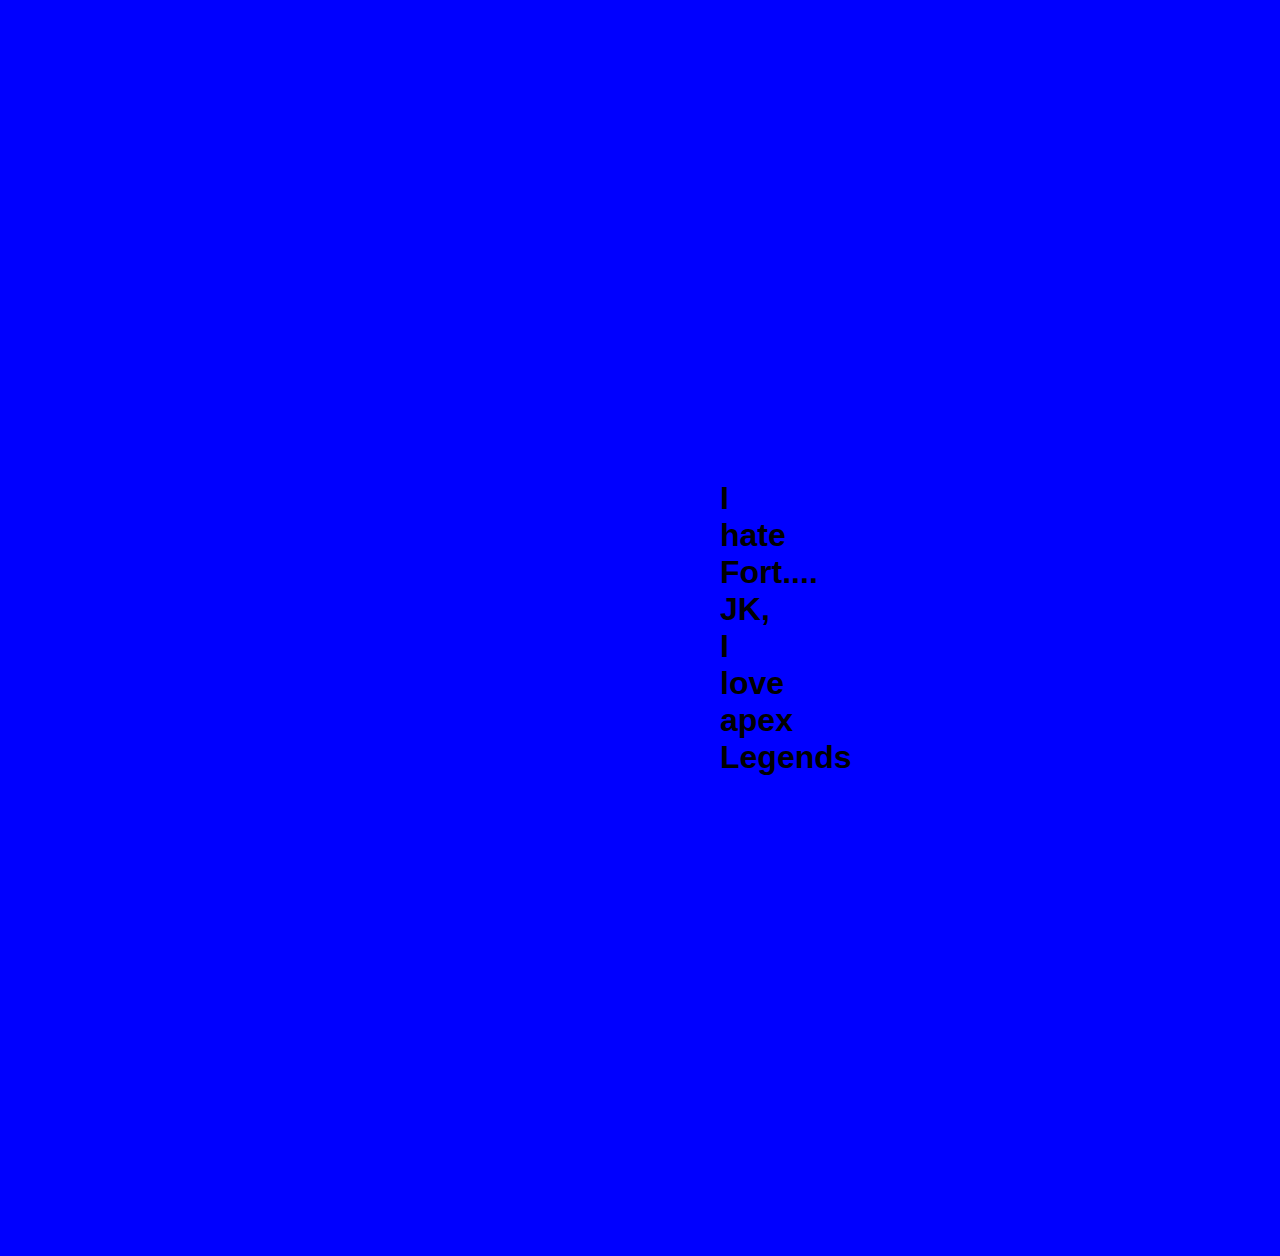
==== index.html @ e817d643 "added main css" ====
<!DOCTYPE html>
<html lang="en">
  <head>
    <meta charset="UTF-8" />
    <meta name="viewport" content="width=device-width, initial-scale=1.0" />
    <link rel="stylesheet" href="./assets/css/main.css" />
    <title>Document</title>
  </head>
  <body>
    <h1>I hate Fort.... JK, I love apex Legends</h1>
  </body>
</html>
---- assets/css/main.css ----
* {
  margin: 15rem;
  background-color: blue;
  font-family: "Segoe UI", Tahoma, Geneva, Verdana, sans-serif;
}
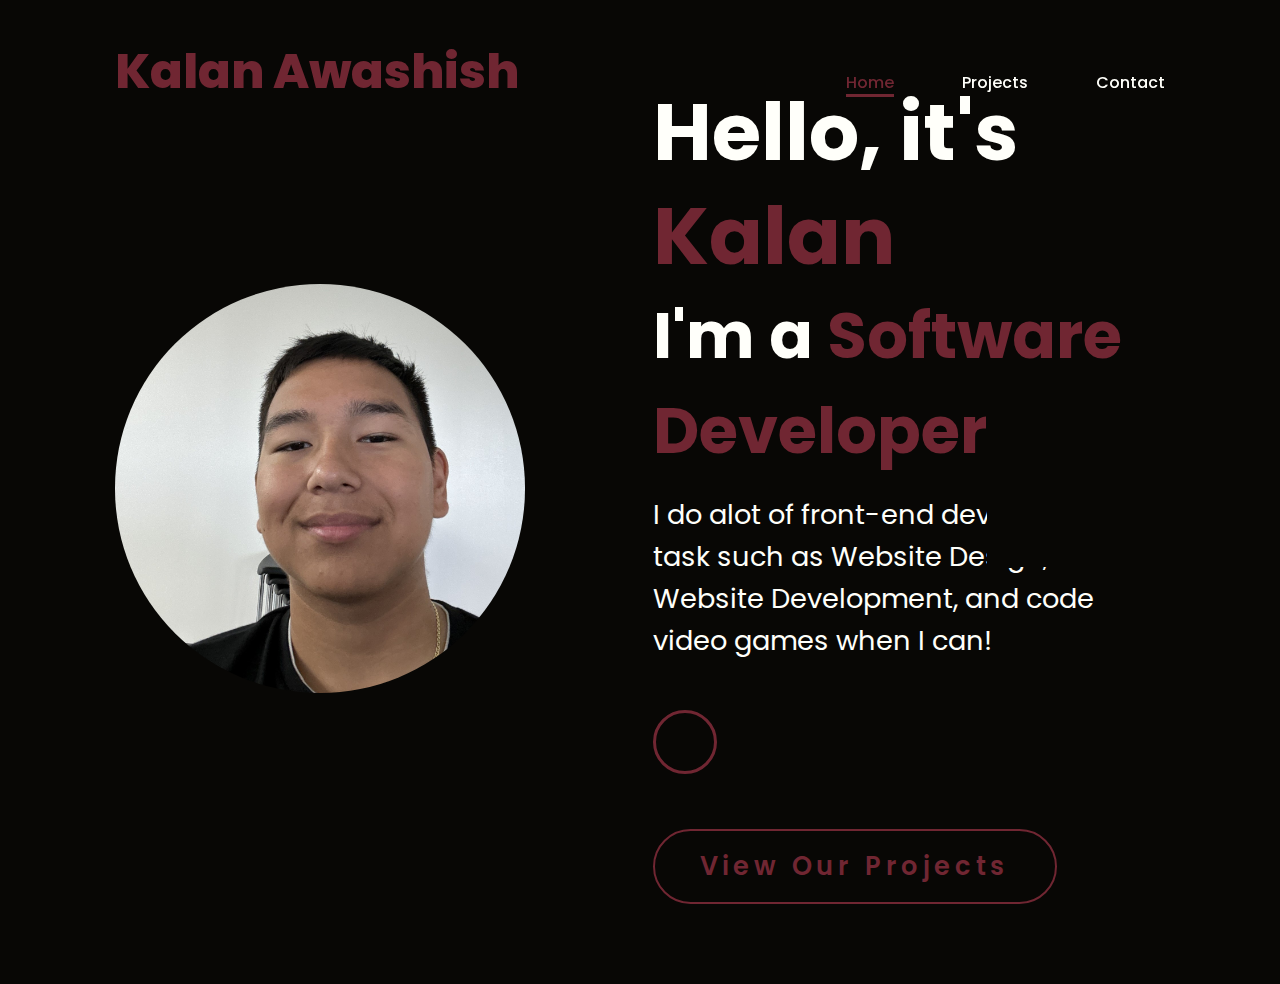
==== commit d6de8587: "A lot of changes have been made! - Started projects.html page - finished up the main/home page - cle" ====
--- a/index.html
+++ b/index.html
@@ -4,9 +4,52 @@
     <meta charset="UTF-8" />
     <meta name="viewport" content="width=device-width, initial-scale=1.0" />
     <link rel="stylesheet" href="./assets/css/main.css" />
-    <title>Document</title>
+    <title>Home Page</title>
   </head>
   <body>
-    <h1>I hate Fort.... JK, I love apex Legends</h1>
+    <!-- Header Content -->
+    <header>
+      <a href="./index.html" class="logo">Kalan Awashish</a>
+      <!-- Navigation Bar -->
+      <nav>
+        <a href="./index.html" class="active">Home</a>
+        <a href="./assets/pages/projects.html">Projects</a>
+        <a href="./assets/pages/contact-us.html">Contact</a>
+      </nav>
+    </header>
+
+    <!-- Main Content -->
+    <main>
+      <section class="home">
+        <div class="home-img">
+          <!-- Image -->
+          <figure>
+            <img
+              src="./assets/img/me.JPEG"
+              alt="A picture of a teenager named Kalan Awashish. 
+              The background is bland, with no detail to it, while a 
+              teenager sits in the center of attention. He has short 
+              hair with black eyes, smiling towards you, wearing a black 
+              shirt with a gold chain around his neck." />
+          </figure>
+        </div>
+        <!-- Intro-text -->
+        <div class="home-content">
+          <h1>Hello, it's <span>Kalan</span></h1>
+          <h3 class="typing-text">I'm a <span></span></h3>
+          <p>
+            I do alot of front-end development task such as Website Design,
+            Website Development, and code video games when I can!
+          </p>
+          <!-- Social Media Icons  -->
+          <div class="social-icons">
+            <a href=""></a>
+          </div>
+          <a href="./assets/pages/projects.html" class="btn"
+            >View Our Projects</a
+          >
+        </div>
+      </section>
+    </main>
   </body>
 </html>
--- a/assets/css/main.css
+++ b/assets/css/main.css
@@ -1,5 +1,257 @@
+@import url("https://fonts.googleapis.com/css2?family=Poppins:ital,wght@0,300;0,400;0,500;0,600;0,700;0,900;1,300;1,400;1,500;1,600;1,700&display=swap");
+
+/* - #080705
+- #40434e
+- #702632
+- #fffffa */
 * {
-  margin: 15rem;
-  background-color: blue;
-  font-family: "Segoe UI", Tahoma, Geneva, Verdana, sans-serif;
-}
+  font-family: "Poppins", sans-serif;
+  margin: 0;
+  padding: 0;
+  box-sizing: border-box;
+  border: none;
+  outline: none;
+  text-decoration: none;
+}
+body {
+  width: 100%;
+  height: 100vh;
+  overflow-x: hidden;
+  background-color: #080705;
+  color: #fffffa;
+}
+header {
+  margin-top: 20px;
+  position: fixed;
+  width: 100%;
+  top: 0;
+  left: 0;
+  padding: 1rem 9%;
+  background-color: transparent;
+  filter: drop-shadow(10px);
+  display: flex;
+  justify-content: space-between;
+  align-items: baseline;
+  z-index: 100;
+}
+.logo {
+  font-size: 3rem;
+  color: #702632;
+  font-weight: 800;
+  cursor: pointer;
+  transition: 0.5s ease;
+  text-align: center;
+}
+.logo:hover {
+  transform: scale(1.1);
+}
+
+nav a {
+  font: 1.8rem;
+  color: #fffffa;
+  margin-left: 4rem;
+  font-weight: 500;
+  transition: 0.3s ease;
+  border-bottom: 3px solid transparent;
+}
+nav a:hover,
+nav a.active {
+  color: #702632;
+  border-bottom: 3px solid #702632;
+}
+
+@media (max-width: 995px) {
+  nav {
+    position: absolute;
+    display: none;
+    top: 0;
+    right: 0;
+    width: 40%;
+    border-left: 3px solid #702632;
+    border-bottom: 3px solid #702632;
+    border-bottom-left-radius: 2rem;
+    padding: 1rem solid;
+    background-color: #080705;
+    border-top: 0.1rem solid rgba(0, 0, 0, 1);
+  }
+  nav.active {
+    display: block;
+  }
+  nav a {
+    display: block;
+    font-size: 2rem;
+    margin: 3rem 0;
+  }
+  nav a:hover,
+  nav a.active {
+    padding: 1rem;
+    border-radius: 0.5rem;
+    border-bottom: 0.5rem solid #702632;
+  }
+}
+section {
+  min-height: 100vh;
+  padding: 5rem 9% 5rem;
+}
+
+.home {
+  display: flex;
+  justify-content: center;
+  align-items: center;
+  gap: 8rem;
+  background-color: #080705;
+}
+
+.home .home-content h1 {
+  font-size: 5rem;
+  font-weight: 700;
+  line-height: 1.3;
+}
+
+span {
+  color: #702632;
+}
+.home-content h3 {
+  font-size: 4rem;
+  margin-bottom: 1rem;
+  font-weight: 700;
+}
+.home-content p {
+  font-size: 1.7rem;
+}
+
+.home-img {
+  border-radius: 50%;
+}
+
+.home-img img {
+  position: relative;
+  width: 32vw;
+  border-radius: 50%;
+  box-shadow: 0 0 25px solid #702632;
+  cursor: pointer;
+  transition: 0.2s linear;
+}
+.home-img img:hover {
+  font-size: 1.8rem;
+  font-weight: 500;
+}
+
+.social-icons a {
+  display: inline-flex;
+  justify-content: center;
+  align-items: center;
+  width: 4rem;
+  height: 4rem;
+  background-color: transparent;
+  border: 0.2rem solid #702632;
+  font-size: 2rem;
+  border-radius: 50%;
+  margin: 3rem 1.5rem 3rem 0;
+  transition: 0.3s ease;
+  color: #702632;
+}
+.social-icons a:hover {
+  color: #080705;
+  transform: scale(1.3) translateX(-5px);
+  background-color: #702632;
+  box-shadow: 0 0 25px #702632;
+}
+.btn {
+  display: inline-block;
+  padding: 1rem 2.8rem;
+  background-color: #080705;
+  border-radius: 4rem;
+  font-size: 1.6rem;
+  color: #702632;
+  letter-spacing: 0.3rem;
+  font-weight: 600;
+  border: 2px solid #702632;
+  transition: 0.3s ease;
+  cursor: pointer;
+}
+
+.btn:hover {
+  transform: scale3d(1.03);
+  background-color: #702632;
+  color: #fffffa;
+  box-shadow: 0 0 25px #702632;
+}
+
+.typing-text {
+  font-size: 34px;
+  font-weight: 600;
+  min-width: 280px;
+}
+
+.typing-text span {
+  position: relative;
+}
+
+.typing-text span::before {
+  content: "Software Developer";
+  color: #702632;
+  animation: words 20s infinite;
+}
+.typing-text span::after {
+  content: "";
+  background-color: #080705;
+  position: absolute;
+  width: calc(100% + 8px);
+  height: 100%;
+  border-left: 3px solid #080705;
+  right: -8;
+  animation: cursor 0.6s infinite;
+}
+
+@keyframes cursor {
+  to {
+    border-left: 3px solid #702632;
+  }
+}
+
+@keyframes words {
+  0%,
+  20% {
+    content: "Web Developer";
+  }
+  21%,
+  40% {
+    content: "Artist";
+  }
+  41%,
+  60% {
+    content: "Web Designer";
+  }
+  61%,
+  80% {
+    content: "Hockey Player";
+  }
+  81%,
+  100% {
+    content: "Gamer";
+  }
+}
+
+@media (max-width: 1000px) {
+  .home {
+    gap: 4rem;
+  }
+}
+
+@media (max-width: 995px) {
+  .home {
+    flex-direction: column;
+    margin: 5rem 4rem;
+  }
+  .home .home-content h3 {
+    font-size: 2.5rem;
+  }
+  .home-content h1 {
+    font-size: 5rem;
+  }
+  .home-img img {
+    width: 70vw;
+    margin-top: 4rem;
+  }
+}
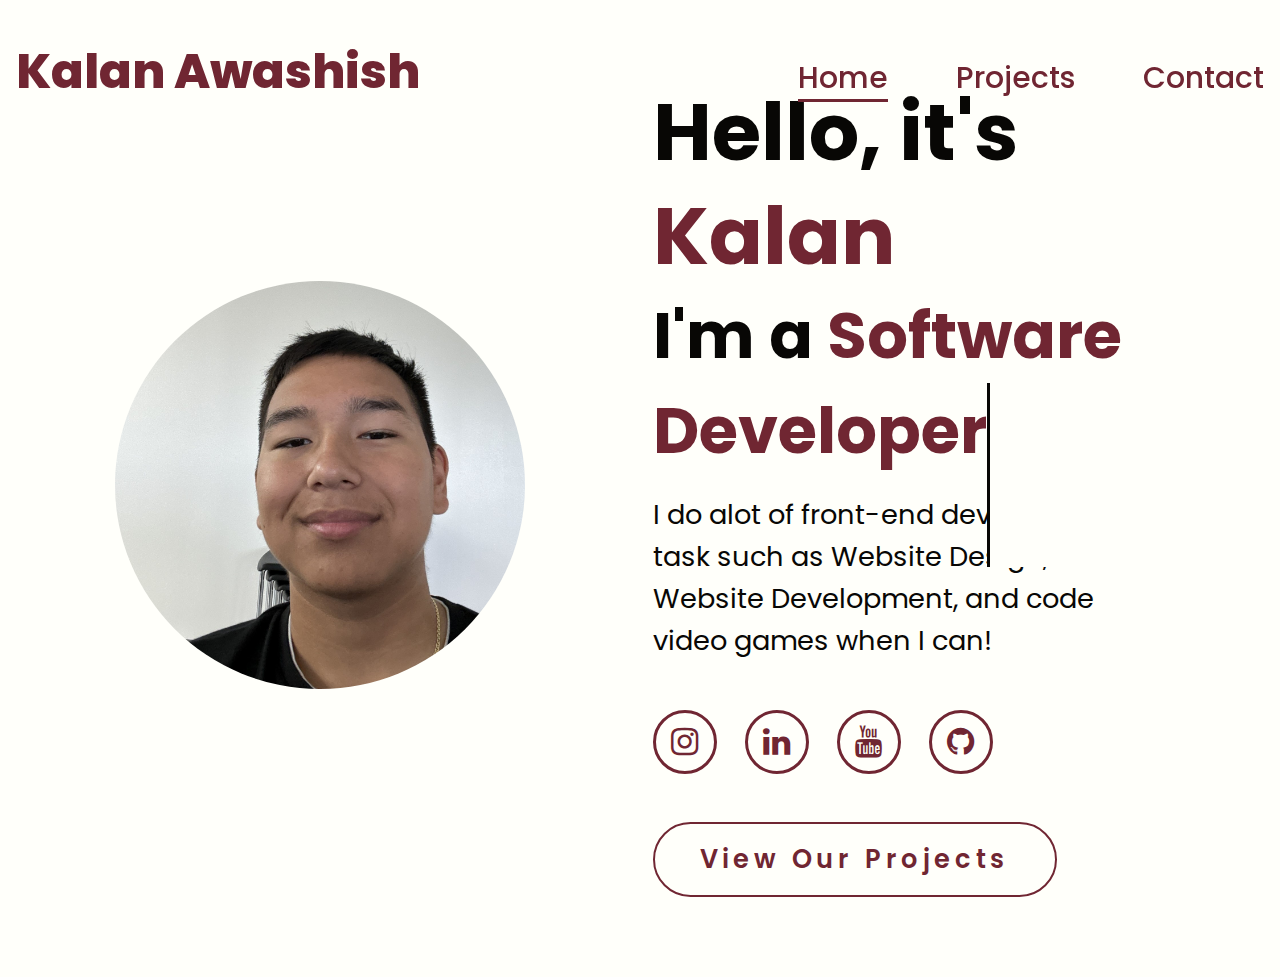
==== commit f1b8a084: "Quite a ton has been added: - Completed home page, projects page, and contact page. - Light mode add" ====
--- a/index.html
+++ b/index.html
@@ -3,8 +3,11 @@
   <head>
     <meta charset="UTF-8" />
     <meta name="viewport" content="width=device-width, initial-scale=1.0" />
-    <link rel="stylesheet" href="./assets/css/main.css" />
-    <title>Home Page</title>
+    <link
+      rel="stylesheet"
+      href="https://cdnjs.cloudflare.com/ajax/libs/font-awesome/4.7.0/css/font-awesome.min.css" />
+    <link rel="stylesheet" href="/assets/css/main.css" />
+    <title>Home</title>
   </head>
   <body>
     <!-- Header Content -->
@@ -12,9 +15,9 @@
       <a href="./index.html" class="logo">Kalan Awashish</a>
       <!-- Navigation Bar -->
       <nav>
-        <a href="./index.html" class="active">Home</a>
-        <a href="./assets/pages/projects.html">Projects</a>
-        <a href="./assets/pages/contact-us.html">Contact</a>
+        <a href="/index.html" class="active">Home</a>
+        <a href="/pages/projects.html">Projects</a>
+        <a href="/pages/contact-us.html">Contact</a>
       </nav>
     </header>
 
@@ -25,7 +28,7 @@
           <!-- Image -->
           <figure>
             <img
-              src="./assets/img/me.JPEG"
+              src="/assets/img/self-pic-kalanawashish.JPEG"
               alt="A picture of a teenager named Kalan Awashish. 
               The background is bland, with no detail to it, while a 
               teenager sits in the center of attention. He has short 
@@ -43,11 +46,24 @@
           </p>
           <!-- Social Media Icons  -->
           <div class="social-icons">
-            <a href=""></a>
+            <a href="https://www.instagram.com/kalan.awashish/" target="_blank"
+              ><i class="fa fa-instagram"></i
+            ></a>
+            <a
+              href="https://www.linkedin.com/in/kalan-awashish-56a1622a0/"
+              target="_blank"
+              ><i class="fa fa-linkedin"></i
+            ></a>
+            <a
+              href="https://www.youtube.com/@kailunawaxeishu6099"
+              target="_blank"
+              ><i class="fa fa-youtube"></i
+            ></a>
+            <a href="https://github.com/OnoxJonzo" target="_blank"
+              ><i class="fa fa-github"></i
+            ></a>
           </div>
-          <a href="./assets/pages/projects.html" class="btn"
-            >View Our Projects</a
-          >
+          <a href="/pages/projects.html" class="btn">View Our Projects</a>
         </div>
       </section>
     </main>
--- a/assets/css/main.css
+++ b/assets/css/main.css
@@ -1,9 +1,12 @@
+/* Font import */
 @import url("https://fonts.googleapis.com/css2?family=Poppins:ital,wght@0,300;0,400;0,500;0,600;0,700;0,900;1,300;1,400;1,500;1,600;1,700&display=swap");
 
-/* - #080705
+/* Colors used
+- #080705
 - #40434e
 - #702632
 - #fffffa */
+/* Overall properties */
 * {
   font-family: "Poppins", sans-serif;
   margin: 0;
@@ -13,6 +16,7 @@
   outline: none;
   text-decoration: none;
 }
+/* properties of body */
 body {
   width: 100%;
   height: 100vh;
@@ -20,20 +24,23 @@
   background-color: #080705;
   color: #fffffa;
 }
+
+/* Properties for Header */
 header {
+  position: fixed;
+  display: flex;
+  justify-content: space-between;
+  align-items: baseline;
   margin-top: 20px;
-  position: fixed;
   width: 100%;
   top: 0;
   left: 0;
-  padding: 1rem 9%;
+  padding: 1rem;
   background-color: transparent;
   filter: drop-shadow(10px);
-  display: flex;
-  justify-content: space-between;
-  align-items: baseline;
   z-index: 100;
 }
+/* properties for the Logo class*/
 .logo {
   font-size: 3rem;
   color: #702632;
@@ -42,58 +49,33 @@
   transition: 0.5s ease;
   text-align: center;
 }
+/* What happens when Kalan Awashish is hovered over  */
 .logo:hover {
   transform: scale(1.1);
 }
 
+/* Navigation Links */
 nav a {
-  font: 1.8rem;
+  font-size: 30px;
   color: #fffffa;
   margin-left: 4rem;
   font-weight: 500;
   transition: 0.3s ease;
   border-bottom: 3px solid transparent;
 }
+/* Nav links when hover and with class actived */
 nav a:hover,
 nav a.active {
   color: #702632;
   border-bottom: 3px solid #702632;
 }
 
-@media (max-width: 995px) {
-  nav {
-    position: absolute;
-    display: none;
-    top: 0;
-    right: 0;
-    width: 40%;
-    border-left: 3px solid #702632;
-    border-bottom: 3px solid #702632;
-    border-bottom-left-radius: 2rem;
-    padding: 1rem solid;
-    background-color: #080705;
-    border-top: 0.1rem solid rgba(0, 0, 0, 1);
-  }
-  nav.active {
-    display: block;
-  }
-  nav a {
-    display: block;
-    font-size: 2rem;
-    margin: 3rem 0;
-  }
-  nav a:hover,
-  nav a.active {
-    padding: 1rem;
-    border-radius: 0.5rem;
-    border-bottom: 0.5rem solid #702632;
-  }
-}
+/* Section properties */
 section {
   min-height: 100vh;
   padding: 5rem 9% 5rem;
 }
-
+/* Properties for .home class */
 .home {
   display: flex;
   justify-content: center;
@@ -102,28 +84,31 @@
   background-color: #080705;
 }
 
+/* Properties of h1 in home and home-cotent classes */
 .home .home-content h1 {
   font-size: 5rem;
   font-weight: 700;
   line-height: 1.3;
 }
-
+/* properties of span */
 span {
   color: #702632;
 }
+/* Properties of h3 home-content class */
 .home-content h3 {
   font-size: 4rem;
   margin-bottom: 1rem;
   font-weight: 700;
 }
+/* properties of p inside home-content class */
 .home-content p {
   font-size: 1.7rem;
 }
-
+/* Home-img class properties */
 .home-img {
   border-radius: 50%;
 }
-
+/* Properties of images inside home-img class */
 .home-img img {
   position: relative;
   width: 32vw;
@@ -132,11 +117,12 @@
   cursor: pointer;
   transition: 0.2s linear;
 }
+/* when user hovers over image inside home-img class */
 .home-img img:hover {
   font-size: 1.8rem;
   font-weight: 500;
 }
-
+/* social icons links class */
 .social-icons a {
   display: inline-flex;
   justify-content: center;
@@ -151,12 +137,14 @@
   transition: 0.3s ease;
   color: #702632;
 }
+/* What happens when the user hovers of the links inside social-icons class */
 .social-icons a:hover {
   color: #080705;
   transform: scale(1.3) translateX(-5px);
   background-color: #702632;
   box-shadow: 0 0 25px #702632;
 }
+/* properties of btn */
 .btn {
   display: inline-block;
   padding: 1rem 2.8rem;
@@ -170,46 +158,47 @@
   transition: 0.3s ease;
   cursor: pointer;
 }
-
+/* Properties of btn when user hovers over it */
 .btn:hover {
   transform: scale3d(1.03);
   background-color: #702632;
   color: #fffffa;
   box-shadow: 0 0 25px #702632;
 }
-
+/* Properties of typing-text class */
 .typing-text {
   font-size: 34px;
   font-weight: 600;
-  min-width: 280px;
-}
-
+  min-width: 17.5rem;
+}
+/* Properties of span inside typing-text class */
 .typing-text span {
   position: relative;
 }
-
+/* Properties of span before inside typing-text class */
 .typing-text span::before {
   content: "Software Developer";
   color: #702632;
   animation: words 20s infinite;
 }
+/* properties of span after inside typing-text class */
 .typing-text span::after {
   content: "";
   background-color: #080705;
   position: absolute;
-  width: calc(100% + 8px);
+  width: calc(100%);
   height: 100%;
   border-left: 3px solid #080705;
   right: -8;
   animation: cursor 0.6s infinite;
 }
-
+/* Animation for the flicker of new words */
 @keyframes cursor {
   to {
     border-left: 3px solid #702632;
   }
 }
-
+/* Animation for words */
 @keyframes words {
   0%,
   20% {
@@ -232,26 +221,233 @@
     content: "Gamer";
   }
 }
-
+/* Media screen */
 @media (max-width: 1000px) {
   .home {
     gap: 4rem;
   }
 }
 
-@media (max-width: 995px) {
+/* Website changes after it goes below 600px */
+@media (max-width: 600px) {
+  /* properties of home class */
   .home {
     flex-direction: column;
+    flex-wrap: wrap;
     margin: 5rem 4rem;
-  }
+    align-items: center;
+  }
+  /* properties of h3 inside home-content */
   .home .home-content h3 {
     font-size: 2.5rem;
   }
+  /* properties of h1 inside home-content */
   .home-content h1 {
     font-size: 5rem;
   }
+  /* properties of images inside home-img */
   .home-img img {
     width: 70vw;
     margin-top: 4rem;
   }
 }
+
+/* Properties of container */
+.contactus-container {
+  display: flex;
+  justify-content: center;
+  align-items: center;
+  min-height: 100vh;
+}
+/* Properties of form inside contactus-container */
+.contactus-container form {
+  display: flex;
+  justify-content: center;
+  flex-wrap: wrap;
+  box-shadow: 20px 20px 50px #702632;
+  width: 60%;
+  height: 40%;
+}
+/* properties of h1 inside of form  */
+.contactus-container form h1 {
+  color: #fffffa;
+  font-weight: 500;
+  margin: 10px 0px 10px 0px;
+  width: 100%;
+  text-align: center;
+}
+/* Properties of input  */
+.contactus-container form input {
+  width: 40%;
+  height: 5vh;
+  padding-right: 10px;
+  outline: none;
+  border: 3px solid #fffffa;
+  font-size: 15px;
+  margin-bottom: 10px;
+  background-color: #702632;
+  color: #fffffa;
+  padding-left: 5px;
+}
+/* properties of input placeholder text */
+.contactus-container input::placeholder {
+  color: #fffffa;
+}
+/* Properties of #lastname and #userphone classes */
+.contactus-container form #lastName,
+.contactus-container form #userPhone {
+  margin-left: 20px;
+}
+/* properties of h2 inside form */
+.contactus-container form h2 {
+  color: #fffffa;
+  font-weight: 300;
+  width: 50%;
+  text-align: center;
+  margin-top: 20px;
+}
+/* properties of textarea */
+.contactus-container form textarea {
+  border: 3px solid #702632;
+  color: #080705;
+  font-weight: 200;
+  font-size: 15px;
+  padding: 10px;
+  min-width: 60%;
+  max-width: 60%;
+  min-height: 10vh;
+  max-height: 10vh;
+}
+/* properties of submit button */
+.contactus-container form #submitButton {
+  margin: 1.2rem;
+  border: 3px solid #702632;
+  background-color: #080705;
+  font-weight: 600;
+  color: #fffffa;
+}
+/* Properties of #submitbutton when user hovers over them */
+.contactus-container form #submitButton:hover {
+  box-shadow: 0px 0px 60px #fffffa;
+  transition: 0.3s ease-in;
+  border: 3px solid #fffffa;
+  transform: scale3d(1.03);
+}
+/* properties of all of the below when focused on by user */
+.contactus-container form,
+#lastName:focus,
+#firstName:focus,
+#userPhone:focus,
+#userEmail:focus {
+  background-color: #9a3747;
+  transition: 0.3s ease-in;
+}
+/* properties when text-are is focused on */
+.contactus-container form textarea:focus {
+  background-color: #dad9d9;
+  transition: 0.3s ease-in;
+}
+
+/* Light Mode Properties */
+
+@media (prefers-color-scheme: light) {
+  /* properties of body */
+  body {
+    background: #fffffa;
+    color: #080705;
+  }
+
+  /* Navigation links properties*/
+  nav a {
+    font-size: 30px;
+    color: #702632;
+    margin-left: 4rem;
+    font-weight: 500;
+    transition: 0.3s ease;
+    border-bottom: 3px solid transparent;
+  }
+  /* nav bar links when hover and active class properties */
+  nav a:hover,
+  nav a.active {
+    color: #702632;
+    border-bottom: 3px solid #702632;
+  }
+  /* Body Properties */
+  .home {
+    display: flex;
+    justify-content: center;
+    align-items: center;
+    gap: 8rem;
+    background-color: #fffffa;
+  }
+  /* cursor properties */
+  @keyframes cursor {
+    to {
+      border-left: 3px solid #fffffa;
+      background-color: #fffffa;
+    }
+  }
+  /* typing-text span after properties */
+  .typing-text span::after {
+    content: "";
+    background-color: #fffffa;
+    position: absolute;
+    width: calc(100% + 8px);
+    height: 100%;
+    border-left: 3px solid #080705;
+    right: -8;
+    animation: cursor 0.6s infinite;
+  }
+  /* propertiees of class #submitbutton when hovered over by user */
+  .contactus-container form #submitButton:hover {
+    box-shadow: 0px 0px 60px #fffffa;
+    transition: 0.3s ease-in;
+    border: 3px solid #080705;
+    transform: scale3d(1.03);
+    color: #080705;
+    background-color: #fffffa;
+  }
+  /* properties of links inside social-icons class */
+  .social-icons a {
+    display: inline-flex;
+    justify-content: center;
+    align-items: center;
+    width: 4rem;
+    height: 4rem;
+    background-color: transparent;
+    border: 0.2rem solid #702632;
+    font-size: 2rem;
+    border-radius: 50%;
+    margin: 3rem 1.5rem 3rem 0;
+    transition: 0.3s ease;
+    color: #702632;
+  }
+  /* properties of social icons links when user hovers over them */
+  .social-icons a:hover {
+    color: #fffffa;
+    transform: scale(1.3) translateX(-5px);
+    background-color: #702632;
+    box-shadow: 0 0 25px #702632;
+  }
+  /* properties of btn */
+  .btn {
+    display: inline-block;
+    padding: 1rem 2.8rem;
+    background-color: #fffffa;
+    border-radius: 4rem;
+    font-size: 1.6rem;
+    color: #702632;
+    letter-spacing: 0.3rem;
+    font-weight: 600;
+    border: 2px solid #702632;
+    transition: 0.3s ease;
+    cursor: pointer;
+  }
+  /* properties when user hovers over the btn class */
+  .btn:hover {
+    transform: scale3d(1.03);
+    background-color: #702632;
+    color: #fffffa;
+    box-shadow: 0 0 25px #702632;
+  }
+}
